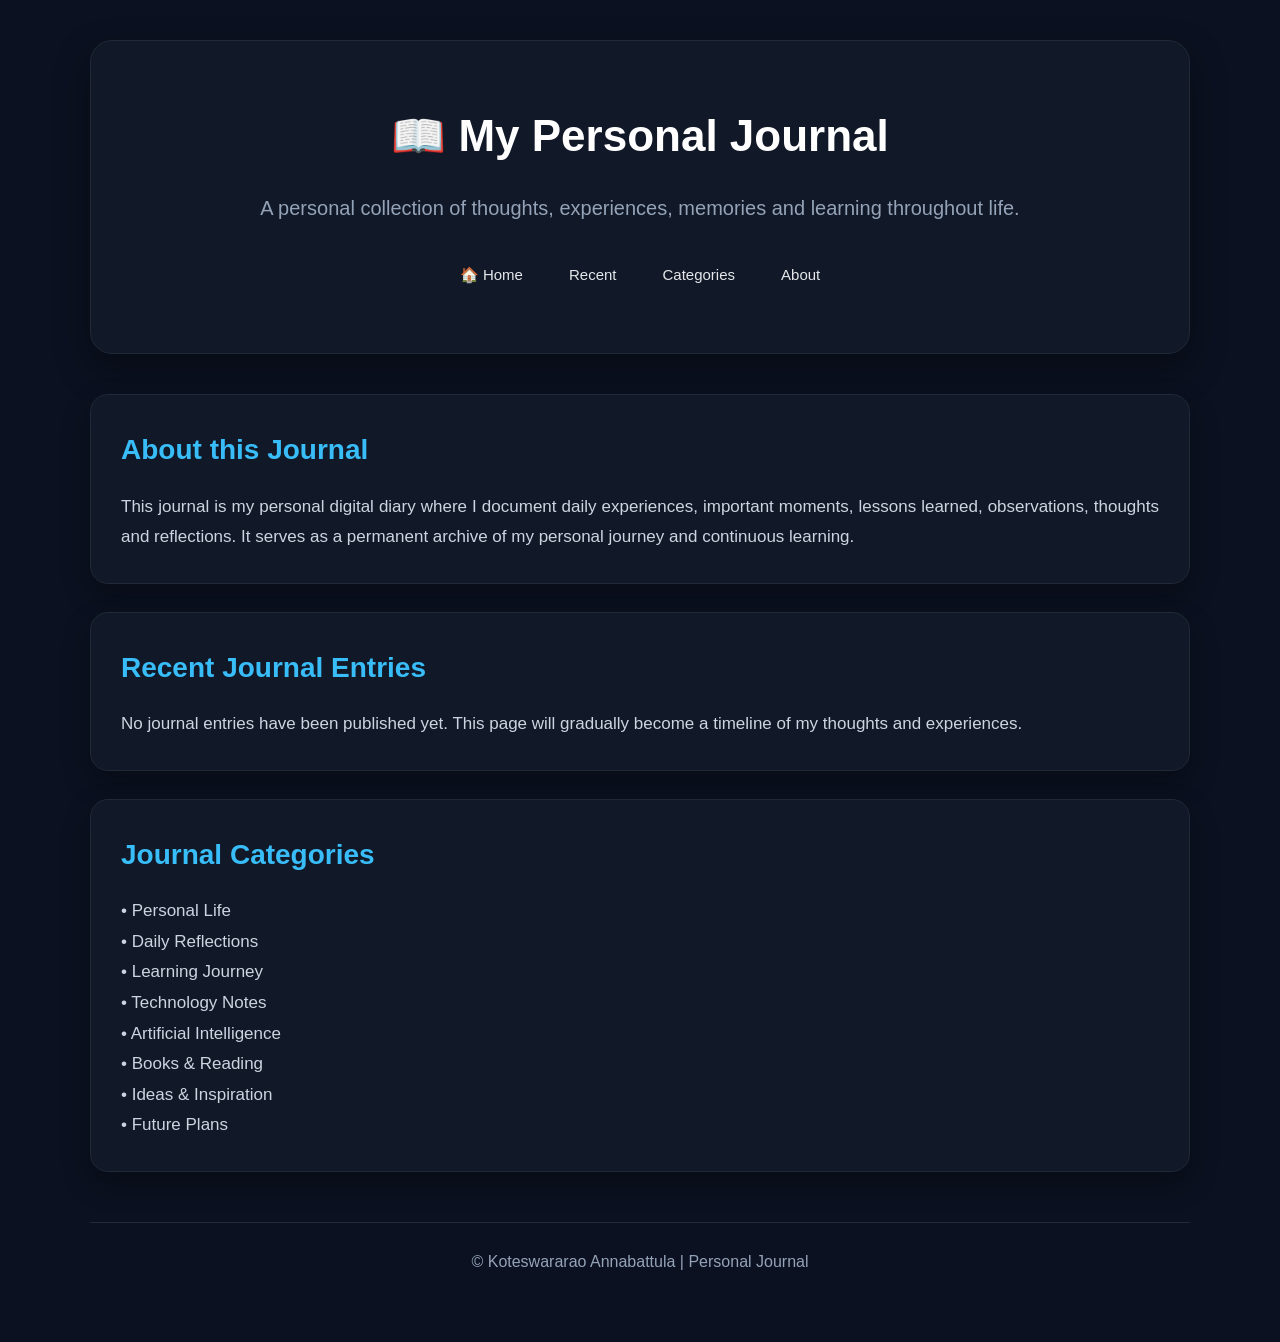
==== journal.html @ f9188ff7 "Rename Journal.html to journal.html Create Journal page with navigation and basic layout" ====
<!DOCTYPE html>
<html lang="en">

<head>
    <meta charset="UTF-8">
    <meta name="viewport" content="width=device-width, initial-scale=1.0">

    <title>Journal | Koteswararao Annabattula</title>

    <link rel="stylesheet" href="style.css">
</head>

<body>

<div class="container">

<header>

    <h1>📖 My Personal Journal</h1>

    <p class="subtitle">
        A personal collection of thoughts, experiences, memories and learning throughout life.
    </p>

    <nav>
        <a href="index.html">🏠 Home</a>
        <a href="#recent">Recent</a>
        <a href="#categories">Categories</a>
        <a href="#about">About</a>
    </nav>

</header>


<section class="section" id="about">

<h2>About this Journal</h2>

<p>
This journal is my personal digital diary where I document daily experiences,
important moments, lessons learned, observations, thoughts and reflections.
It serves as a permanent archive of my personal journey and continuous learning.
</p>

</section>


<section class="section" id="recent">

<h2>Recent Journal Entries</h2>

<p>
No journal entries have been published yet.
This page will gradually become a timeline of my thoughts and experiences.
</p>

</section>


<section class="section" id="categories">

<h2>Journal Categories</h2>

<p>

• Personal Life<br>
• Daily Reflections<br>
• Learning Journey<br>
• Technology Notes<br>
• Artificial Intelligence<br>
• Books & Reading<br>
• Ideas & Inspiration<br>
• Future Plans

</p>

</section>


<footer class="footer">

<p>

© Koteswararao Annabattula | Personal Journal

</p>

</footer>

</div>

</body>

</html>
---- style.css ----
/* ===================================================
   Koteswararao Annabattula Personal Archive
   Premium Dark Theme v3.0
=================================================== */

*{
    margin:0;
    padding:0;
    box-sizing:border-box;
}

html{
    scroll-behavior:smooth;
}

body{
    font-family:"Segoe UI",Arial,sans-serif;
    background:#0b1120;
    color:#e5e7eb;
    line-height:1.8;
}

/* Container */

.container{
    width:92%;
    max-width:1100px;
    margin:auto;
    padding:40px 0;
}

/* Header */

header{
    text-align:center;
    background:#111827;
    padding:55px 30px;
    border-radius:22px;
    margin-bottom:40px;
    border:1px solid #1f2937;
    box-shadow:0 15px 35px rgba(0,0,0,.35);
}

h1{
    font-size:44px;
    color:#fff;
    margin-bottom:15px;
}

.subtitle{
    color:#94a3b8;
    font-size:20px;
    margin-bottom:25px;
}

/* Navigation */

nav{
    display:flex;
    justify-content:center;
    flex-wrap:wrap;
    gap:14px;
}

nav a{
    color:#e5e7eb;
    text-decoration:none;
    padding:10px 16px;
    border-radius:10px;
    transition:.3s;
    font-size:15px;
}

nav a:hover{
    background:#38bdf8;
    color:#08111f;
}

/* Sections */

.section{
    background:#111827;
    border:1px solid #1f2937;
    border-radius:18px;
    padding:30px;
    margin-bottom:28px;
    box-shadow:0 12px 28px rgba(0,0,0,.30);
    transition:.3s;
}

.section:hover{
    transform:translateY(-6px);
    border-color:#38bdf8;
}

.section h2{
    color:#38bdf8;
    font-size:28px;
    margin-bottom:16px;
}

.section p{
    color:#cbd5e1;
    font-size:17px;
    text-align:justify;
}

/* Footer */

.footer{
    text-align:center;
    margin-top:50px;
    padding:25px;
    color:#94a3b8;
    border-top:1px solid #1f2937;
}

/* Scrollbar */

::-webkit-scrollbar{
    width:10px;
}

::-webkit-scrollbar-track{
    background:#0b1120;
}

::-webkit-scrollbar-thumb{
    background:#334155;
    border-radius:20px;
}

::-webkit-scrollbar-thumb:hover{
    background:#38bdf8;
}

/* Mobile */

@media (max-width:768px){

    .container{
        width:94%;
        padding:20px 0;
    }

    header{
        padding:35px 18px;
    }

    h1{
        font-size:30px;
    }

    .subtitle{
        font-size:17px;
    }

    nav{
        gap:10px;
    }

    nav a{
        font-size:14px;
        padding:8px 12px;
    }

    .section{
        padding:22px;
    }

    .section h2{
        font-size:22px;
    }

    .section p{
        font-size:16px;
        text-align:left;
    }

}
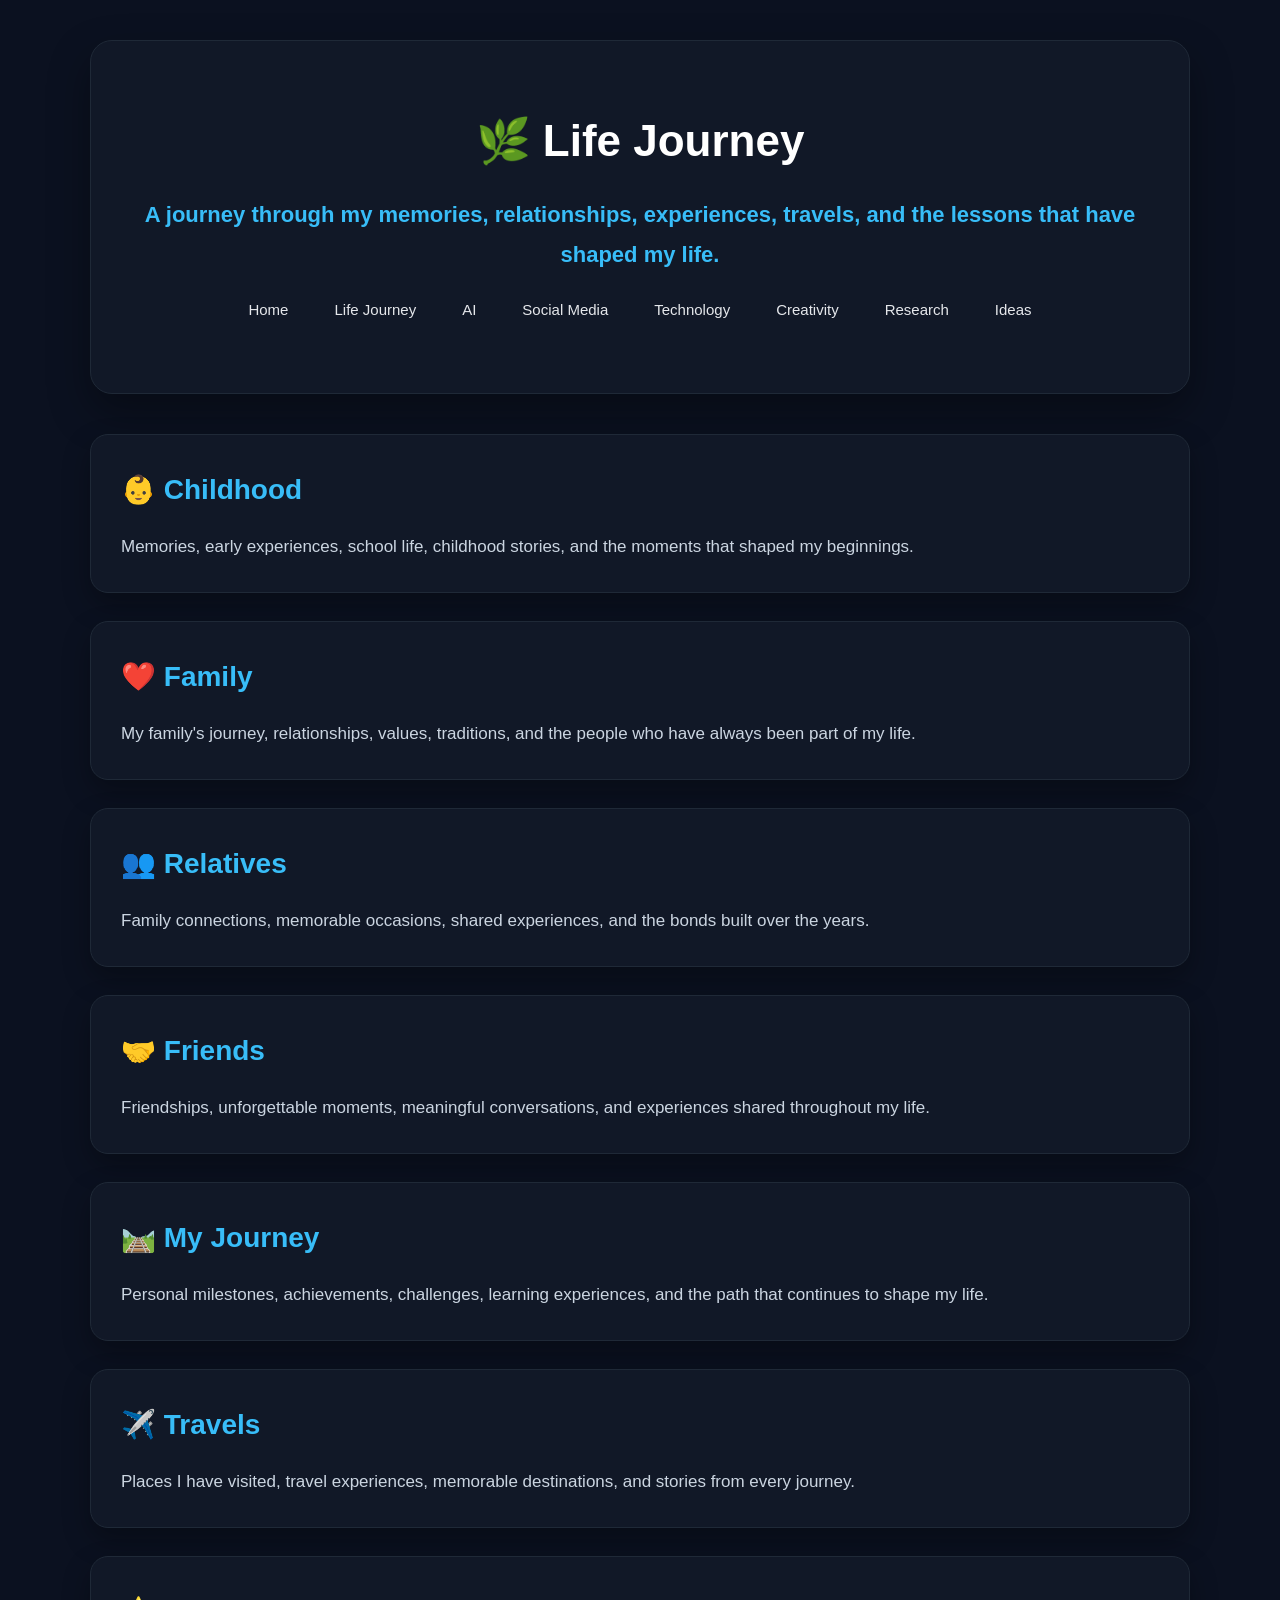
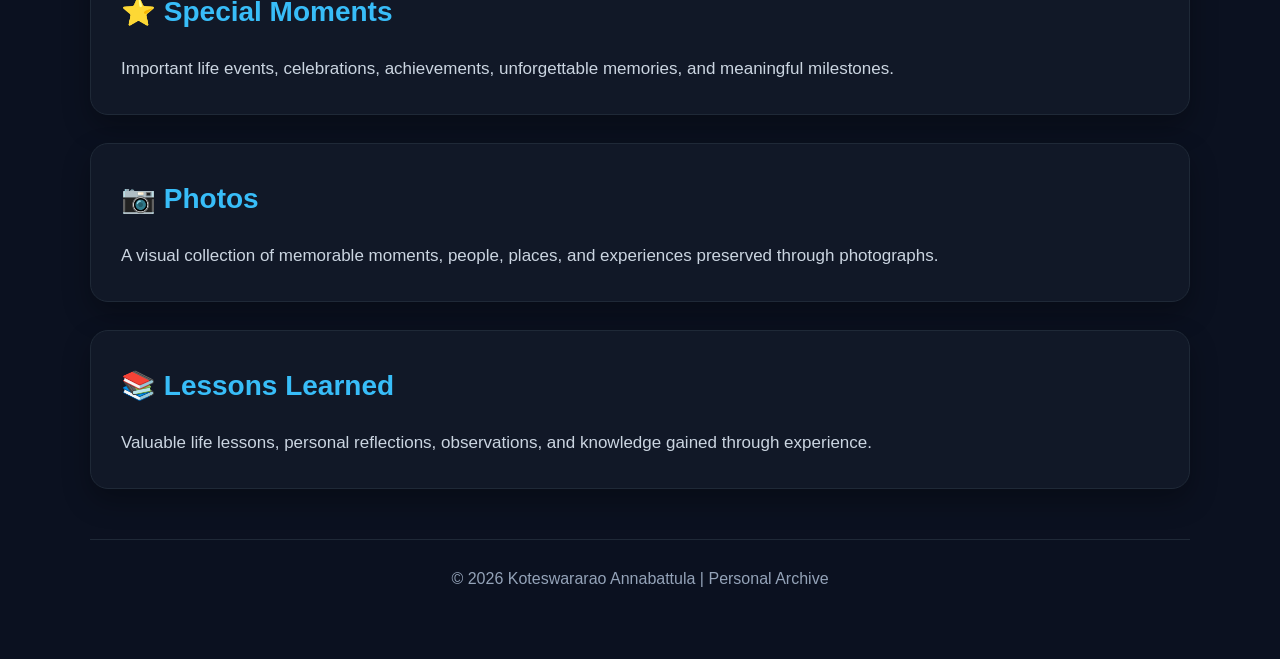
==== commit ebb7e4ca: "Update journal.html Transform Journal into Life Journey" ====
--- a/journal.html
+++ b/journal.html
@@ -5,7 +5,7 @@
     <meta charset="UTF-8">
     <meta name="viewport" content="width=device-width, initial-scale=1.0">
 
-    <title>Journal | Koteswararao Annabattula</title>
+    <title>Life Journey | Koteswararao Annabattula</title>
 
     <link rel="stylesheet" href="style.css">
 </head>
@@ -16,74 +16,120 @@
 
 <header>
 
-    <h1>📖 My Personal Journal</h1>
+    <h1>🌿 Life Journey</h1>
 
     <p class="subtitle">
-        A personal collection of thoughts, experiences, memories and learning throughout life.
+        A journey through my memories, relationships, experiences, travels, and the lessons that have shaped my life.
     </p>
 
     <nav>
-        <a href="index.html">🏠 Home</a>
-        <a href="#recent">Recent</a>
-        <a href="#categories">Categories</a>
-        <a href="#about">About</a>
+        <a href="index.html">Home</a>
+        <a href="journal.html">Life Journey</a>
+        <a href="ai.html">AI</a>
+        <a href="social-media.html">Social Media</a>
+        <a href="technology.html">Technology</a>
+        <a href="creativity.html">Creativity</a>
+        <a href="research.html">Research</a>
+        <a href="ideas.html">Ideas</a>
     </nav>
 
 </header>
 
+<section class="section">
 
-<section class="section" id="about">
+    <h2>👶 Childhood</h2>
 
-<h2>About this Journal</h2>
-
-<p>
-This journal is my personal digital diary where I document daily experiences,
-important moments, lessons learned, observations, thoughts and reflections.
-It serves as a permanent archive of my personal journey and continuous learning.
-</p>
+    <p>
+        Memories, early experiences, school life, childhood stories, and the moments that shaped my beginnings.
+    </p>
 
 </section>
 
+<section class="section">
 
-<section class="section" id="recent">
+    <h2>❤️ Family</h2>
 
-<h2>Recent Journal Entries</h2>
-
-<p>
-No journal entries have been published yet.
-This page will gradually become a timeline of my thoughts and experiences.
-</p>
+    <p>
+        My family's journey, relationships, values, traditions, and the people who have always been part of my life.
+    </p>
 
 </section>
 
+<section class="section">
 
-<section class="section" id="categories">
+    <h2>👥 Relatives</h2>
 
-<h2>Journal Categories</h2>
-
-<p>
-
-• Personal Life<br>
-• Daily Reflections<br>
-• Learning Journey<br>
-• Technology Notes<br>
-• Artificial Intelligence<br>
-• Books & Reading<br>
-• Ideas & Inspiration<br>
-• Future Plans
-
-</p>
+    <p>
+        Family connections, memorable occasions, shared experiences, and the bonds built over the years.
+    </p>
 
 </section>
 
+<section class="section">
+
+    <h2>🤝 Friends</h2>
+
+    <p>
+        Friendships, unforgettable moments, meaningful conversations, and experiences shared throughout my life.
+    </p>
+
+</section>
+
+<section class="section">
+
+    <h2>🛤️ My Journey</h2>
+
+    <p>
+        Personal milestones, achievements, challenges, learning experiences, and the path that continues to shape my life.
+    </p>
+
+</section>
+
+<section class="section">
+
+    <h2>✈️ Travels</h2>
+
+    <p>
+        Places I have visited, travel experiences, memorable destinations, and stories from every journey.
+    </p>
+
+</section>
+
+<section class="section">
+
+    <h2>⭐ Special Moments</h2>
+
+    <p>
+        Important life events, celebrations, achievements, unforgettable memories, and meaningful milestones.
+    </p>
+
+</section>
+
+<section class="section">
+
+    <h2>📷 Photos</h2>
+
+    <p>
+        A visual collection of memorable moments, people, places, and experiences preserved through photographs.
+    </p>
+
+</section>
+
+<section class="section">
+
+    <h2>📚 Lessons Learned</h2>
+
+    <p>
+        Valuable life lessons, personal reflections, observations, and knowledge gained through experience.
+    </p>
+
+</section>
 
 <footer class="footer">
 
-<p>
-
-© Koteswararao Annabattula | Personal Journal
-
-</p>
+    <p>
+        © 2026 Koteswararao Annabattula | Personal Archive
+    </p>
 
 </footer>
 
--- a/style.css
+++ b/style.css
@@ -1,6 +1,6 @@
 /* ===================================================
    Koteswararao Annabattula Personal Archive
-   Premium Dark Theme v3.0
+   Premium Dark Theme v3.1
 =================================================== */
 
 *{
@@ -29,16 +29,16 @@
     padding:40px 0;
 }
 
-/* Header */
+/* Hero Section */
 
 header{
     text-align:center;
     background:#111827;
-    padding:55px 30px;
+    padding:60px 35px;
     border-radius:22px;
     margin-bottom:40px;
     border:1px solid #1f2937;
-    box-shadow:0 15px 35px rgba(0,0,0,.35);
+    box-shadow:0 18px 40px rgba(0,0,0,.35);
 }
 
 h1{
@@ -48,9 +48,17 @@
 }
 
 .subtitle{
-    color:#94a3b8;
-    font-size:20px;
-    margin-bottom:25px;
+    color:#38bdf8;
+    font-size:22px;
+    font-weight:600;
+    margin-bottom:12px;
+}
+
+.tagline{
+    color:#cbd5e1;
+    font-size:17px;
+    line-height:1.6;
+    margin-bottom:30px;
 }
 
 /* Navigation */
@@ -67,13 +75,14 @@
     text-decoration:none;
     padding:10px 16px;
     border-radius:10px;
-    transition:.3s;
+    transition:all .3s ease;
     font-size:15px;
 }
 
 nav a:hover{
     background:#38bdf8;
     color:#08111f;
+    transform:translateY(-2px);
 }
 
 /* Sections */
@@ -85,12 +94,13 @@
     padding:30px;
     margin-bottom:28px;
     box-shadow:0 12px 28px rgba(0,0,0,.30);
-    transition:.3s;
+    transition:all .3s ease;
 }
 
 .section:hover{
     transform:translateY(-6px);
     border-color:#38bdf8;
+    box-shadow:0 18px 40px rgba(56,189,248,.18);
 }
 
 .section h2{
@@ -144,7 +154,7 @@
     }
 
     header{
-        padding:35px 18px;
+        padding:40px 20px;
     }
 
     h1{
@@ -152,7 +162,12 @@
     }
 
     .subtitle{
-        font-size:17px;
+        font-size:18px;
+    }
+
+    .tagline{
+        font-size:15px;
+        margin-bottom:25px;
     }
 
     nav{
@@ -176,5 +191,4 @@
         font-size:16px;
         text-align:left;
     }
-
 }
